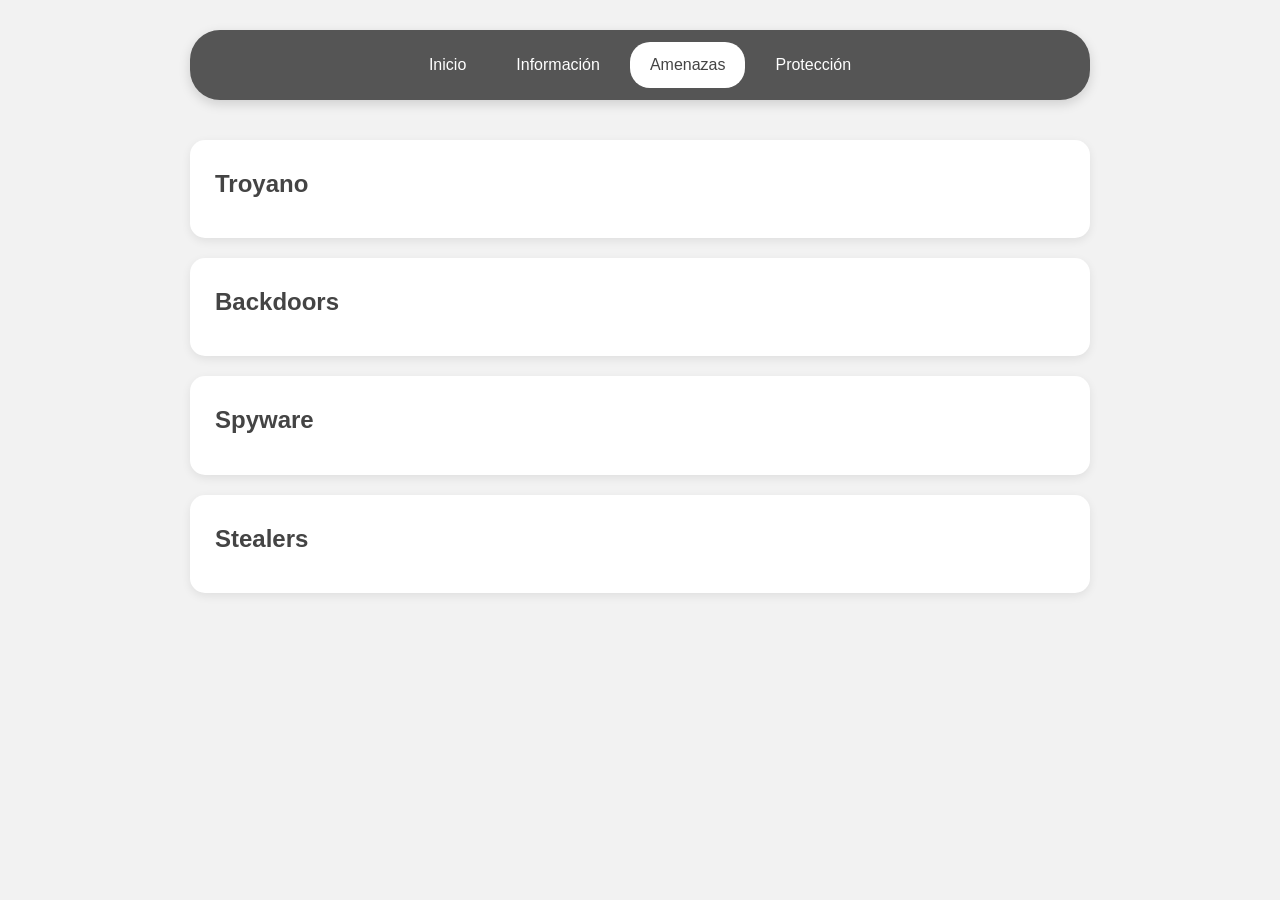
==== SATweb/amenazas.html @ b7f537c7 "pagina para la web de sat, solo la base" ====
<!DOCTYPE html>
<html lang="es">
<head>
    <meta charset="UTF-8">
    <meta name="viewport" content="width=device-width, initial-scale=1.0">
    <title>Amenazas - Seguridad</title>
    <link rel="stylesheet" href="style.css">
</head>

<body>

    <nav class="navbar">
        <a href="index.html">Inicio</a>
        <a href="informacion.html">Información</a>
        <a href="amenazas.html" class="activo">Amenazas</a>
        <a href="proteccion.html">Protección</a>
    </nav>

    <main class="contenedor">

        <h1></h1>

        <section class="tarjeta">
            <h2>Troyano</h2>
            <p>
                
            </p>
        </section>

        <section class="tarjeta">
            <h2>Backdoors</h2>
            <p>
                
            </p>
        </section>

        <section class="tarjeta">
            <h2>Spyware</h2>
            <p>
                
            </p>
        </section>

        <section class="tarjeta">
            <h2>Stealers</h2>
            <p>
                
            </p>
        </section>

    </main>

</body>
</html>
---- SATweb/style.css ----
/* CONFIGURACIÓN GENERAL */

* {
    margin: 0;
    padding: 0;
    box-sizing: border-box;
}

body {
    font-family: Arial, sans-serif;
    background-color: #f2f2f2;
    color: #222;
    line-height: 1.6;
    padding-top: 30px;
}


/* NAVBAR */

.navbar {
    width: 80%;
    max-width: 900px;
    margin: 0 auto 40px auto;
    padding: 12px 20px;

    background-color: #555;
    border-radius: 30px;

    display: flex;
    justify-content: center;
    align-items: center;
    gap: 10px;

    box-shadow: 0 4px 12px rgba(0, 0, 0, 0.15);
}

.navbar a {
    color: white;
    text-decoration: none;
    padding: 10px 20px;
    border-radius: 20px;
}

.navbar a:hover {
    background-color: #777;
}

.navbar a.activo {
    background-color: white;
    color: #444;
}


/* CONTENIDO */

.contenedor {
    width: 85%;
    max-width: 900px;
    margin: 0 auto;
}

h1 {
    text-align: center;
    margin-bottom: 30px;
    color: #333;
}

h2 {
    margin-bottom: 10px;
    color: #444;
}

p {
    margin-bottom: 10px;
}


/* TARJETAS */

.tarjeta {
    background-color: white;
    padding: 25px;
    margin-bottom: 20px;
    border-radius: 15px;
    box-shadow: 0 3px 10px rgba(0, 0, 0, 0.08);
}

.tarjeta ul {
    padding-left: 25px;
}

.tarjeta li {
    margin-bottom: 8px;
}
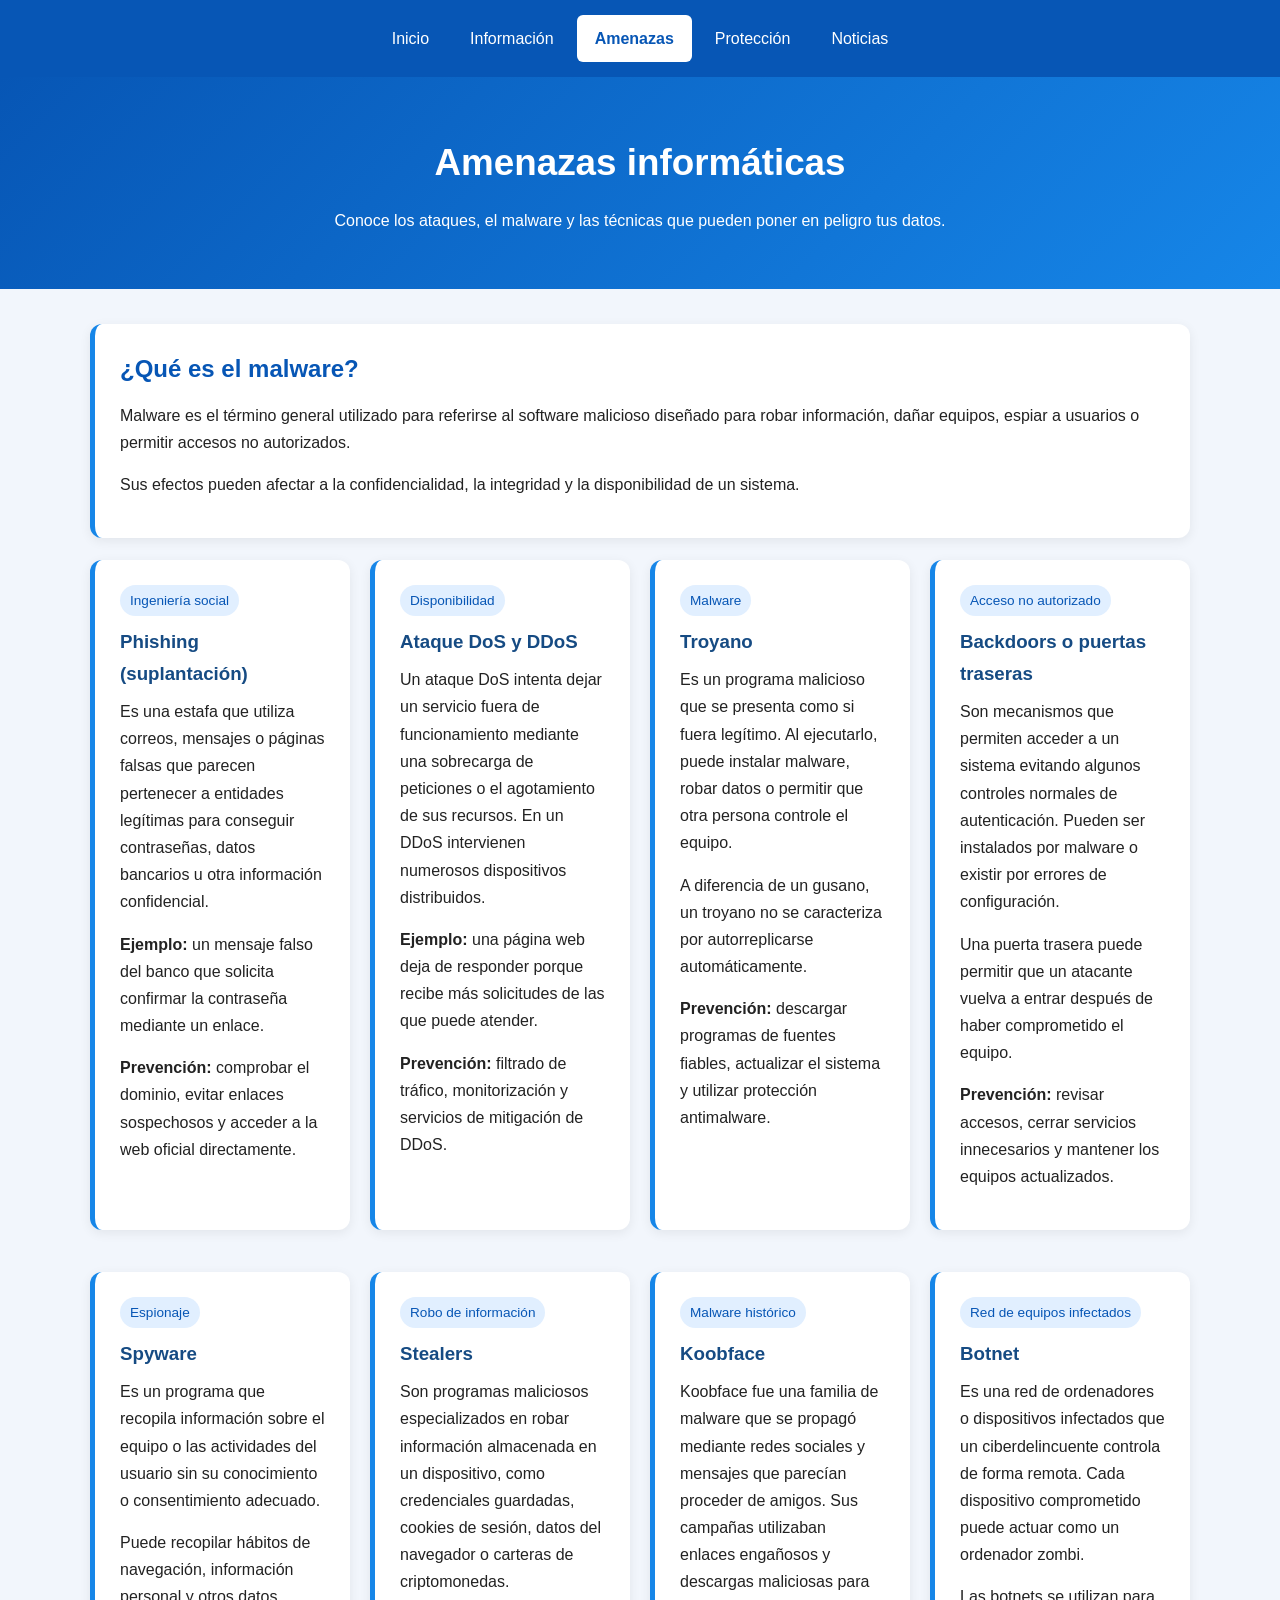
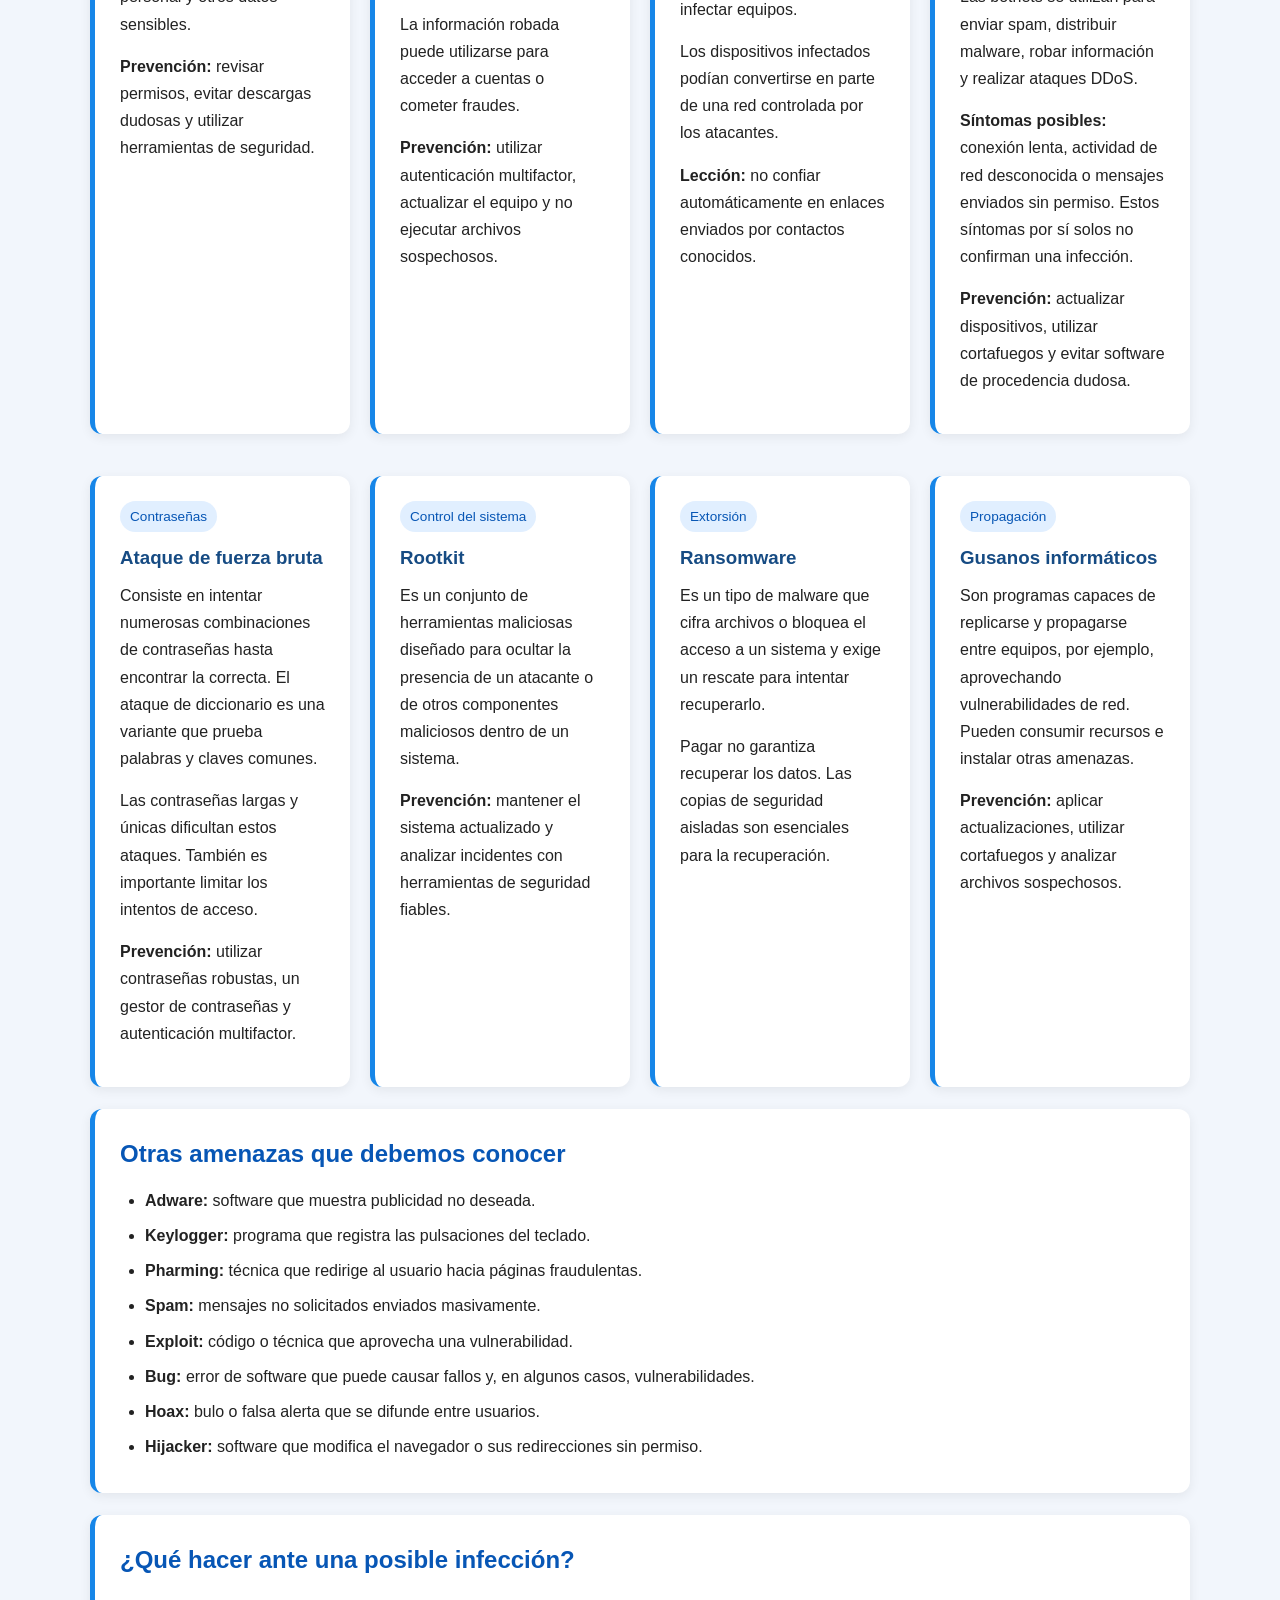
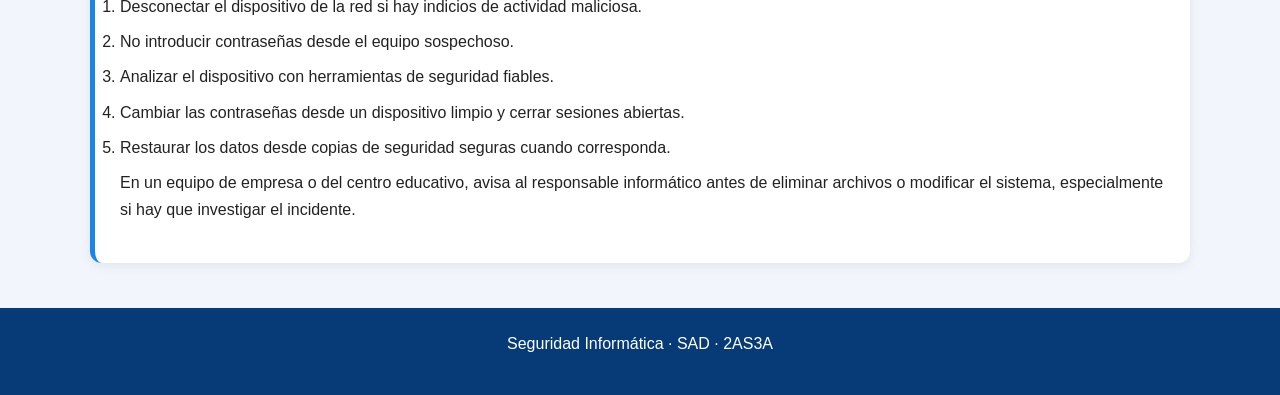
==== commit 452bc8e4: "pagina_sad_actualizada" ====
--- a/SATweb/amenazas.html
+++ b/SATweb/amenazas.html
@@ -1,54 +1,259 @@
+
 <!DOCTYPE html>
 <html lang="es">
 <head>
     <meta charset="UTF-8">
     <meta name="viewport" content="width=device-width, initial-scale=1.0">
-    <title>Amenazas - Seguridad</title>
+    <title>Amenazas | Seguridad Informática</title>
     <link rel="stylesheet" href="style.css">
 </head>
-
 <body>
 
-    <nav class="navbar">
-        <a href="index.html">Inicio</a>
-        <a href="informacion.html">Información</a>
-        <a href="amenazas.html" class="activo">Amenazas</a>
-        <a href="proteccion.html">Protección</a>
-    </nav>
-
-    <main class="contenedor">
-
-        <h1></h1>
-
-        <section class="tarjeta">
-            <h2>Troyano</h2>
-            <p>
-                
-            </p>
-        </section>
-
-        <section class="tarjeta">
-            <h2>Backdoors</h2>
-            <p>
-                
-            </p>
-        </section>
-
-        <section class="tarjeta">
-            <h2>Spyware</h2>
-            <p>
-                
-            </p>
-        </section>
-
-        <section class="tarjeta">
-            <h2>Stealers</h2>
-            <p>
-                
-            </p>
-        </section>
-
-    </main>
+<nav class="navbar">
+    <a href="index.html">Inicio</a>
+    <a href="informacion.html">Información</a>
+    <a href="amenazas.html" class="activo">Amenazas</a>
+    <a href="proteccion.html">Protección</a>
+    <a href="noticias.html">Noticias</a>
+</nav>
+
+<header class="hero">
+    <h1>Amenazas informáticas</h1>
+    <p>Conoce los ataques, el malware y las técnicas que pueden poner en peligro tus datos.</p>
+</header>
+
+<main class="contenedor">
+
+    <section class="tarjeta">
+        <h2>¿Qué es el malware?</h2>
+        <p>
+            Malware es el término general utilizado para referirse al software
+            malicioso diseñado para robar información, dañar equipos, espiar
+            a usuarios o permitir accesos no autorizados.
+        </p>
+        <p>
+            Sus efectos pueden afectar a la confidencialidad, la integridad
+            y la disponibilidad de un sistema.
+        </p>
+    </section>
+
+    <div class="grid">
+
+        <article class="tarjeta">
+            <span class="etiqueta">Ingeniería social</span>
+            <h3>Phishing (suplantación)</h3>
+            <p>
+                Es una estafa que utiliza correos, mensajes o páginas falsas
+                que parecen pertenecer a entidades legítimas para conseguir
+                contraseñas, datos bancarios u otra información confidencial.
+            </p>
+            <p>
+                <strong>Ejemplo:</strong> un mensaje falso del banco que solicita
+                confirmar la contraseña mediante un enlace.
+            </p>
+            <p><strong>Prevención:</strong> comprobar el dominio, evitar enlaces sospechosos y acceder a la web oficial directamente.</p>
+        </article>
+
+        <article class="tarjeta">
+            <span class="etiqueta">Disponibilidad</span>
+            <h3>Ataque DoS y DDoS</h3>
+            <p>
+                Un ataque DoS intenta dejar un servicio fuera de funcionamiento
+                mediante una sobrecarga de peticiones o el agotamiento de sus
+                recursos. En un DDoS intervienen numerosos dispositivos
+                distribuidos.
+            </p>
+            <p>
+                <strong>Ejemplo:</strong> una página web deja de responder
+                porque recibe más solicitudes de las que puede atender.
+            </p>
+            <p><strong>Prevención:</strong> filtrado de tráfico, monitorización y servicios de mitigación de DDoS.</p>
+        </article>
+
+        <article class="tarjeta">
+            <span class="etiqueta">Malware</span>
+            <h3>Troyano</h3>
+            <p>
+                Es un programa malicioso que se presenta como si fuera legítimo.
+                Al ejecutarlo, puede instalar malware, robar datos o permitir
+                que otra persona controle el equipo.
+            </p>
+            <p>
+                A diferencia de un gusano, un troyano no se caracteriza por
+                autorreplicarse automáticamente.
+            </p>
+            <p><strong>Prevención:</strong> descargar programas de fuentes fiables, actualizar el sistema y utilizar protección antimalware.</p>
+        </article>
+
+        <article class="tarjeta">
+            <span class="etiqueta">Acceso no autorizado</span>
+            <h3>Backdoors o puertas traseras</h3>
+            <p>
+                Son mecanismos que permiten acceder a un sistema evitando
+                algunos controles normales de autenticación. Pueden ser
+                instalados por malware o existir por errores de configuración.
+            </p>
+            <p>
+                Una puerta trasera puede permitir que un atacante vuelva
+                a entrar después de haber comprometido el equipo.
+            </p>
+            <p><strong>Prevención:</strong> revisar accesos, cerrar servicios innecesarios y mantener los equipos actualizados.</p>
+        </article>
+
+        <article class="tarjeta">
+            <span class="etiqueta">Espionaje</span>
+            <h3>Spyware</h3>
+            <p>
+                Es un programa que recopila información sobre el equipo o
+                las actividades del usuario sin su conocimiento o
+                consentimiento adecuado.
+            </p>
+            <p>
+                Puede recopilar hábitos de navegación, información personal
+                y otros datos sensibles.
+            </p>
+            <p><strong>Prevención:</strong> revisar permisos, evitar descargas dudosas y utilizar herramientas de seguridad.</p>
+        </article>
+
+        <article class="tarjeta">
+            <span class="etiqueta">Robo de información</span>
+            <h3>Stealers</h3>
+            <p>
+                Son programas maliciosos especializados en robar información
+                almacenada en un dispositivo, como credenciales guardadas,
+                cookies de sesión, datos del navegador o carteras de
+                criptomonedas.
+            </p>
+            <p>
+                La información robada puede utilizarse para acceder a cuentas
+                o cometer fraudes.
+            </p>
+            <p><strong>Prevención:</strong> utilizar autenticación multifactor, actualizar el equipo y no ejecutar archivos sospechosos.</p>
+        </article>
+
+        <article class="tarjeta">
+            <span class="etiqueta">Malware histórico</span>
+            <h3>Koobface</h3>
+            <p>
+                Koobface fue una familia de malware que se propagó mediante
+                redes sociales y mensajes que parecían proceder de amigos.
+                Sus campañas utilizaban enlaces engañosos y descargas
+                maliciosas para infectar equipos.
+            </p>
+            <p>
+                Los dispositivos infectados podían convertirse en parte
+                de una red controlada por los atacantes.
+            </p>
+            <p><strong>Lección:</strong> no confiar automáticamente en enlaces enviados por contactos conocidos.</p>
+        </article>
+
+        <article class="tarjeta">
+            <span class="etiqueta">Red de equipos infectados</span>
+            <h3>Botnet</h3>
+            <p>
+                Es una red de ordenadores o dispositivos infectados que
+                un ciberdelincuente controla de forma remota. Cada dispositivo
+                comprometido puede actuar como un ordenador zombi.
+            </p>
+            <p>
+                Las botnets se utilizan para enviar spam, distribuir malware,
+                robar información y realizar ataques DDoS.
+            </p>
+            <p>
+                <strong>Síntomas posibles:</strong> conexión lenta, actividad
+                de red desconocida o mensajes enviados sin permiso. Estos
+                síntomas por sí solos no confirman una infección.
+            </p>
+            <p><strong>Prevención:</strong> actualizar dispositivos, utilizar cortafuegos y evitar software de procedencia dudosa.</p>
+        </article>
+
+        <article class="tarjeta">
+            <span class="etiqueta">Contraseñas</span>
+            <h3>Ataque de fuerza bruta</h3>
+            <p>
+                Consiste en intentar numerosas combinaciones de contraseñas
+                hasta encontrar la correcta. El ataque de diccionario es
+                una variante que prueba palabras y claves comunes.
+            </p>
+            <p>
+                Las contraseñas largas y únicas dificultan estos ataques.
+                También es importante limitar los intentos de acceso.
+            </p>
+            <p><strong>Prevención:</strong> utilizar contraseñas robustas, un gestor de contraseñas y autenticación multifactor.</p>
+        </article>
+
+        <article class="tarjeta">
+            <span class="etiqueta">Control del sistema</span>
+            <h3>Rootkit</h3>
+            <p>
+                Es un conjunto de herramientas maliciosas diseñado para
+                ocultar la presencia de un atacante o de otros componentes
+                maliciosos dentro de un sistema.
+            </p>
+            <p><strong>Prevención:</strong> mantener el sistema actualizado y analizar incidentes con herramientas de seguridad fiables.</p>
+        </article>
+
+        <article class="tarjeta">
+            <span class="etiqueta">Extorsión</span>
+            <h3>Ransomware</h3>
+            <p>
+                Es un tipo de malware que cifra archivos o bloquea el acceso
+                a un sistema y exige un rescate para intentar recuperarlo.
+            </p>
+            <p>
+                Pagar no garantiza recuperar los datos. Las copias de
+                seguridad aisladas son esenciales para la recuperación.
+            </p>
+        </article>
+
+        <article class="tarjeta">
+            <span class="etiqueta">Propagación</span>
+            <h3>Gusanos informáticos</h3>
+            <p>
+                Son programas capaces de replicarse y propagarse entre
+                equipos, por ejemplo, aprovechando vulnerabilidades de red.
+                Pueden consumir recursos e instalar otras amenazas.
+            </p>
+            <p><strong>Prevención:</strong> aplicar actualizaciones, utilizar cortafuegos y analizar archivos sospechosos.</p>
+        </article>
+
+    </div>
+
+    <section class="tarjeta">
+        <h2>Otras amenazas que debemos conocer</h2>
+        <ul>
+            <li><strong>Adware:</strong> software que muestra publicidad no deseada.</li>
+            <li><strong>Keylogger:</strong> programa que registra las pulsaciones del teclado.</li>
+            <li><strong>Pharming:</strong> técnica que redirige al usuario hacia páginas fraudulentas.</li>
+            <li><strong>Spam:</strong> mensajes no solicitados enviados masivamente.</li>
+            <li><strong>Exploit:</strong> código o técnica que aprovecha una vulnerabilidad.</li>
+            <li><strong>Bug:</strong> error de software que puede causar fallos y, en algunos casos, vulnerabilidades.</li>
+            <li><strong>Hoax:</strong> bulo o falsa alerta que se difunde entre usuarios.</li>
+            <li><strong>Hijacker:</strong> software que modifica el navegador o sus redirecciones sin permiso.</li>
+        </ul>
+    </section>
+
+    <section class="tarjeta">
+        <h2>¿Qué hacer ante una posible infección?</h2>
+        <ol>
+            <li>Desconectar el dispositivo de la red si hay indicios de actividad maliciosa.</li>
+            <li>No introducir contraseñas desde el equipo sospechoso.</li>
+            <li>Analizar el dispositivo con herramientas de seguridad fiables.</li>
+            <li>Cambiar las contraseñas desde un dispositivo limpio y cerrar sesiones abiertas.</li>
+            <li>Restaurar los datos desde copias de seguridad seguras cuando corresponda.</li>
+        </ol>
+        <p>
+            En un equipo de empresa o del centro educativo, avisa al
+            responsable informático antes de eliminar archivos o modificar
+            el sistema, especialmente si hay que investigar el incidente.
+        </p>
+    </section>
+
+</main>
+
+<footer>
+    <p>Seguridad Informática · SAD · 2AS3A</p>
+</footer>
 
 </body>
-</html>+</html>
--- a/SATweb/style.css
+++ b/SATweb/style.css
@@ -1,88 +1,94 @@
-/* CONFIGURACIÓN GENERAL */
-
 * {
     margin: 0;
     padding: 0;
     box-sizing: border-box;
 }
 
+html {
+    scroll-behavior: smooth;
+}
+
 body {
     font-family: Arial, sans-serif;
-    background-color: #f2f2f2;
+    background-color: #f2f6fc;
     color: #222;
-    line-height: 1.6;
-    padding-top: 30px;
-}
-
-
-/* NAVBAR */
+    line-height: 1.7;
+}
 
 .navbar {
-    width: 80%;
-    max-width: 900px;
-    margin: 0 auto 40px auto;
-    padding: 12px 20px;
-
-    background-color: #555;
-    border-radius: 30px;
-
+    width: 100%;
+    background-color: #0756b5;
     display: flex;
     justify-content: center;
     align-items: center;
-    gap: 10px;
-
-    box-shadow: 0 4px 12px rgba(0, 0, 0, 0.15);
+    flex-wrap: wrap;
+    gap: 5px;
+    padding: 15px 20px;
+    box-shadow: 0 4px 10px rgba(0, 0, 0, 0.15);
 }
 
 .navbar a {
     color: white;
     text-decoration: none;
-    padding: 10px 20px;
-    border-radius: 20px;
+    padding: 10px 18px;
+    border-radius: 6px;
+    transition: background-color 0.3s;
 }
 
 .navbar a:hover {
-    background-color: #777;
+    background-color: #003d85;
 }
 
 .navbar a.activo {
     background-color: white;
-    color: #444;
-}
-
-
-/* CONTENIDO */
+    color: #0756b5;
+    font-weight: bold;
+}
+
+.hero {
+    background: linear-gradient(135deg, #0756b5, #1686e8);
+    color: white;
+    text-align: center;
+    padding: 55px 20px;
+}
+
+.hero h1 {
+    font-size: 2.3rem;
+    margin-bottom: 12px;
+}
+
+.hero p {
+    max-width: 850px;
+    margin: auto;
+}
 
 .contenedor {
-    width: 85%;
-    max-width: 900px;
-    margin: 0 auto;
-}
-
-h1 {
-    text-align: center;
-    margin-bottom: 30px;
-    color: #333;
+    width: 90%;
+    max-width: 1100px;
+    margin: 35px auto;
 }
 
 h2 {
-    margin-bottom: 10px;
-    color: #444;
+    color: #0756b5;
+    margin-bottom: 12px;
+}
+
+h3 {
+    color: #164b83;
+    margin-bottom: 8px;
 }
 
 p {
-    margin-bottom: 10px;
-}
-
-
-/* TARJETAS */
+    margin-bottom: 15px;
+}
 
 .tarjeta {
     background-color: white;
     padding: 25px;
-    margin-bottom: 20px;
-    border-radius: 15px;
-    box-shadow: 0 3px 10px rgba(0, 0, 0, 0.08);
+    margin-bottom: 22px;
+    border-radius: 12px;
+    box-shadow: 0 3px 12px rgba(0, 0, 0, 0.07);
+    border-left: 5px solid #1686e8;
 }
 
 .tarjeta ul {
@@ -91,4 +97,138 @@
 
 .tarjeta li {
     margin-bottom: 8px;
+}
+
+.grid {
+    display: grid;
+    grid-template-columns: repeat(auto-fit, minmax(250px, 1fr));
+    gap: 20px;
+}
+
+.etiqueta {
+    display: inline-block;
+    background-color: #e1efff;
+    color: #0756b5;
+    padding: 4px 10px;
+    border-radius: 20px;
+    font-size: 0.85rem;
+    margin-bottom: 10px;
+}
+
+.boton {
+    display: inline-block;
+    background-color: #0756b5;
+    color: white;
+    padding: 10px 16px;
+    border-radius: 6px;
+    text-decoration: none;
+    margin-top: 5px;
+}
+
+.boton:hover {
+    background-color: #003d85;
+}
+
+a {
+    overflow-wrap: anywhere;
+}
+
+footer {
+    background-color: #073b78;
+    color: white;
+    text-align: center;
+    padding: 22px;
+    margin-top: 45px;
+}
+
+@media (max-width: 600px) {
+    .navbar {
+        padding: 10px;
+        gap: 3px;
+    }
+
+    .navbar a {
+        padding: 9px 11px;
+        font-size: 0.9rem;
+    }
+
+    .hero {
+        padding: 35px 15px;
+    }
+
+    .hero h1 {
+        font-size: 1.8rem;
+    }
+
+    .contenedor {
+        width: 92%;
+        margin-top: 22px;
+    }
+
+    .tarjeta {
+        padding: 18px;
+    }
+}
+.noticia-opinion {
+    display: grid;
+    grid-template-columns: 2fr 1fr;
+    gap: 25px;
+    align-items: stretch;
+    margin-bottom: 30px;
+}
+
+.noticia-opinion .tarjeta {
+    margin-bottom: 0;
+}
+
+.opinion {
+    background-color: #e8f1ff;
+    border: 2px solid #1769aa;
+    border-radius: 15px;
+    padding: 25px;
+}
+
+.opinion h2 {
+    color: #14549a;
+    margin-bottom: 15px;
+}
+
+.opinion textarea {
+    width: 100%;
+    min-height: 220px;
+    padding: 12px;
+    border: 1px solid #9bbce5;
+    border-radius: 8px;
+    font-family: Arial, sans-serif;
+    font-size: 15px;
+    resize: vertical;
+    background-color: white;
+    margin-bottom: 12px;
+}
+
+.opinion button {
+    width: 100%;
+    background-color: #1769aa;
+    color: white;
+    border: none;
+    padding: 12px;
+    border-radius: 8px;
+    cursor: pointer;
+    font-size: 15px;
+}
+
+.opinion button:hover {
+    background-color: #104c80;
+}
+
+.opinion .aviso {
+    font-size: 13px;
+    color: #444;
+    margin-top: 10px;
+}
+
+@media (max-width: 750px) {
+    .noticia-opinion {
+        grid-template-columns: 1fr;
+    }
 }
